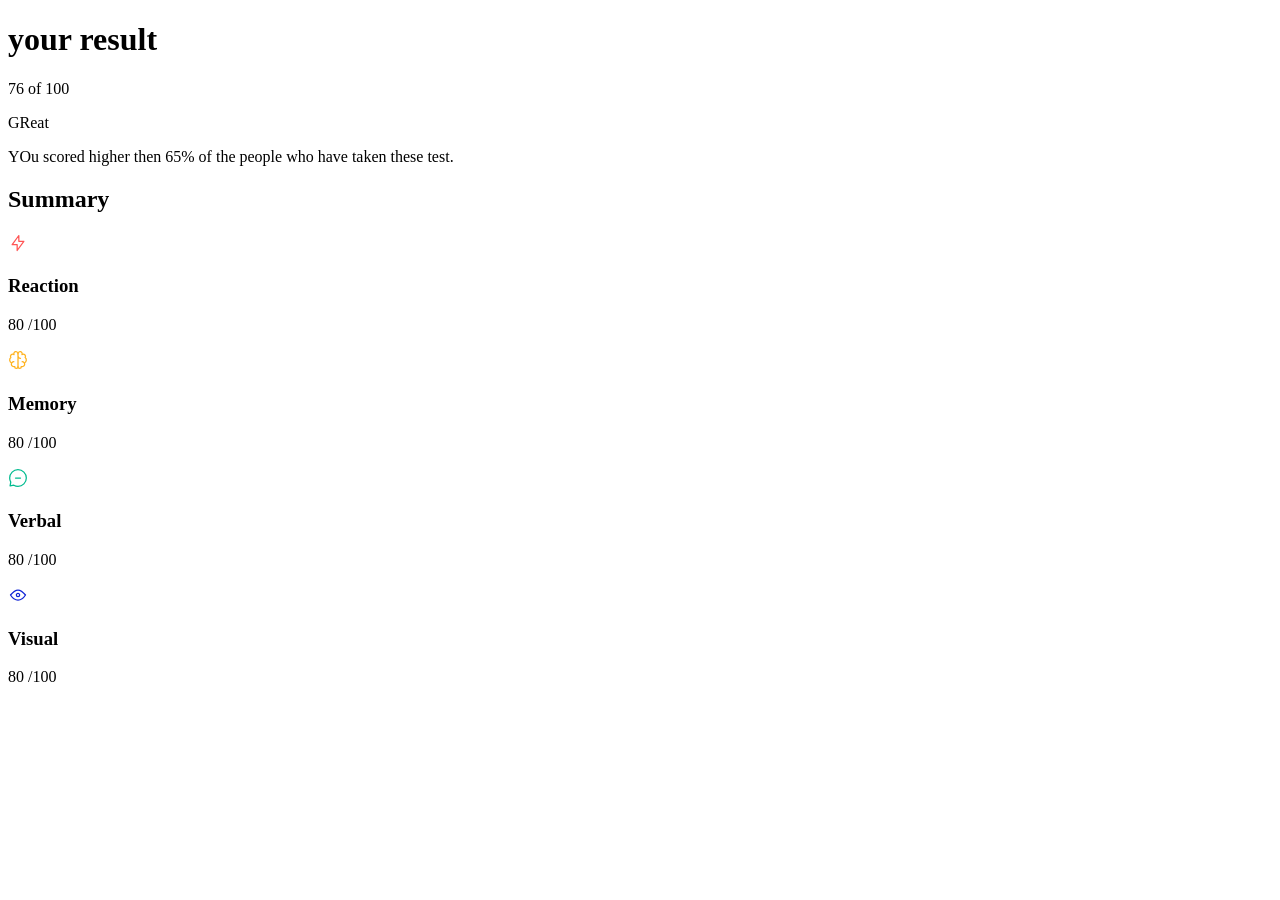
==== Exercise1 /results-summary-component-main/index.html @ 34f24f35 "First changes" ====
<!DOCTYPE html>
<html lang="en">
<head>
  <meta charset="UTF-8">
  <meta name="viewport" content="width=device-width, initial-scale=1.0"> <!-- displays site properly based on user's device -->

  <link rel="icon" type="image/png" sizes="32x32" href="./assets/images/favicon-32x32.png">
  
  <title>Frontend Mentor | Results summary component</title>

</head>
<body>

  <main>
    <!--first table-->
      <div class="results grid-flow"
      data-spacing="large">
        <h1 class="section-title">
          your result
        </h1>

        <p class="result-score">
          <span>76</span> of 100
        </p>

        <div class="grid-flow">
          <p class="result-rank">GReat</p>
          <p>YOu scored higher then 65% of
            the people who have taken these 
            test.
          </p>
        </div>
      </div>
<!--second table-->
      <div class="summary">
        <h2 class="section-title">
          Summary
        </h2>

        <div class="grid-flow">
<!--summary item 1-->
          <div class="summary-item">

            <div class="flex-group">
              <svg xmlns="http://www.w3.org/2000/svg" width="20" height="20" fill="none" viewBox="0 0 20 20"><path stroke="#F55" stroke-linecap="round" stroke-linejoin="round" stroke-width="1.25" d="M10.833 8.333V2.5l-6.666 9.167h5V17.5l6.666-9.167h-5Z"/></svg>
              <h3 class="summary-item-title">Reaction</h3>
            </div>
            <p class="summary-score">
              <span>80</span> /100
            </p>
          </div>
<!--summary item 2-->
          <div class="summary-item">

            <div class="flex-group">
              <svg xmlns="http://www.w3.org/2000/svg" width="20" height="20" fill="none" viewBox="0 0 20 20"><path stroke="#FFB21E" stroke-linecap="round" stroke-linejoin="round" stroke-width="1.25" d="M5.833 11.667a2.5 2.5 0 1 0 .834 4.858"/><path stroke="#FFB21E" stroke-linecap="round" stroke-linejoin="round" stroke-width="1.25" d="M3.553 13.004a3.333 3.333 0 0 1-.728-5.53m.025-.067a2.083 2.083 0 0 1 2.983-2.824m.199.054A2.083 2.083 0 1 1 10 3.75v12.917a1.667 1.667 0 0 1-3.333 0M10 5.833a2.5 2.5 0 0 0 2.5 2.5m1.667 3.334a2.5 2.5 0 1 1-.834 4.858"/><path stroke="#FFB21E" stroke-linecap="round" stroke-linejoin="round" stroke-width="1.25" d="M16.447 13.004a3.334 3.334 0 0 0 .728-5.53m-.025-.067a2.083 2.083 0 0 0-2.983-2.824M10 3.75a2.085 2.085 0 0 1 2.538-2.033 2.084 2.084 0 0 1 1.43 2.92m-.635 12.03a1.667 1.667 0 0 1-3.333 0"/></svg>
              <h3 class="summary-item-title">Memory</h3>
            </div>
            <p class="summary-score">
              <span>80</span> /100
            </p>
          </div>
<!--summary item 3-->
          <div class="summary-item">

            <div class="flex-group">
              <svg xmlns="http://www.w3.org/2000/svg" width="20" height="20" fill="none" viewBox="0 0 20 20"><path stroke="#00BB8F" stroke-linecap="round" stroke-linejoin="round" stroke-width="1.25" d="M7.5 10h5M10 18.333A8.333 8.333 0 1 0 1.667 10c0 1.518.406 2.942 1.115 4.167l-.699 3.75 3.75-.699A8.295 8.295 0 0 0 10 18.333Z"/></svg>
              <h3 class="summary-item-title">Verbal</h3>
            </div>
            <p class="summary-score">
              <span>80</span> /100
            </p>
          </div>
<!--summary item 4-->
          <div class="summary-item">

            <div class="flex-group">
              <svg xmlns="http://www.w3.org/2000/svg" width="20" height="20" fill="none" viewBox="0 0 20 20"><path stroke="#1125D6" stroke-linecap="round" stroke-linejoin="round" stroke-width="1.25" d="M10 11.667a1.667 1.667 0 1 0 0-3.334 1.667 1.667 0 0 0 0 3.334Z"/><path stroke="#1125D6" stroke-linecap="round" stroke-linejoin="round" stroke-width="1.25" d="M17.5 10c-1.574 2.492-4.402 5-7.5 5s-5.926-2.508-7.5-5C4.416 7.632 6.66 5 10 5s5.584 2.632 7.5 5Z"/></svg>
              <h3 class="summary-item-title">Visual</h3>
            </div>
            <p class="summary-score">
              <span>80</span> /100
            </p>
          </div>


        </div>
      </div>


  </main>

</body>
</html>
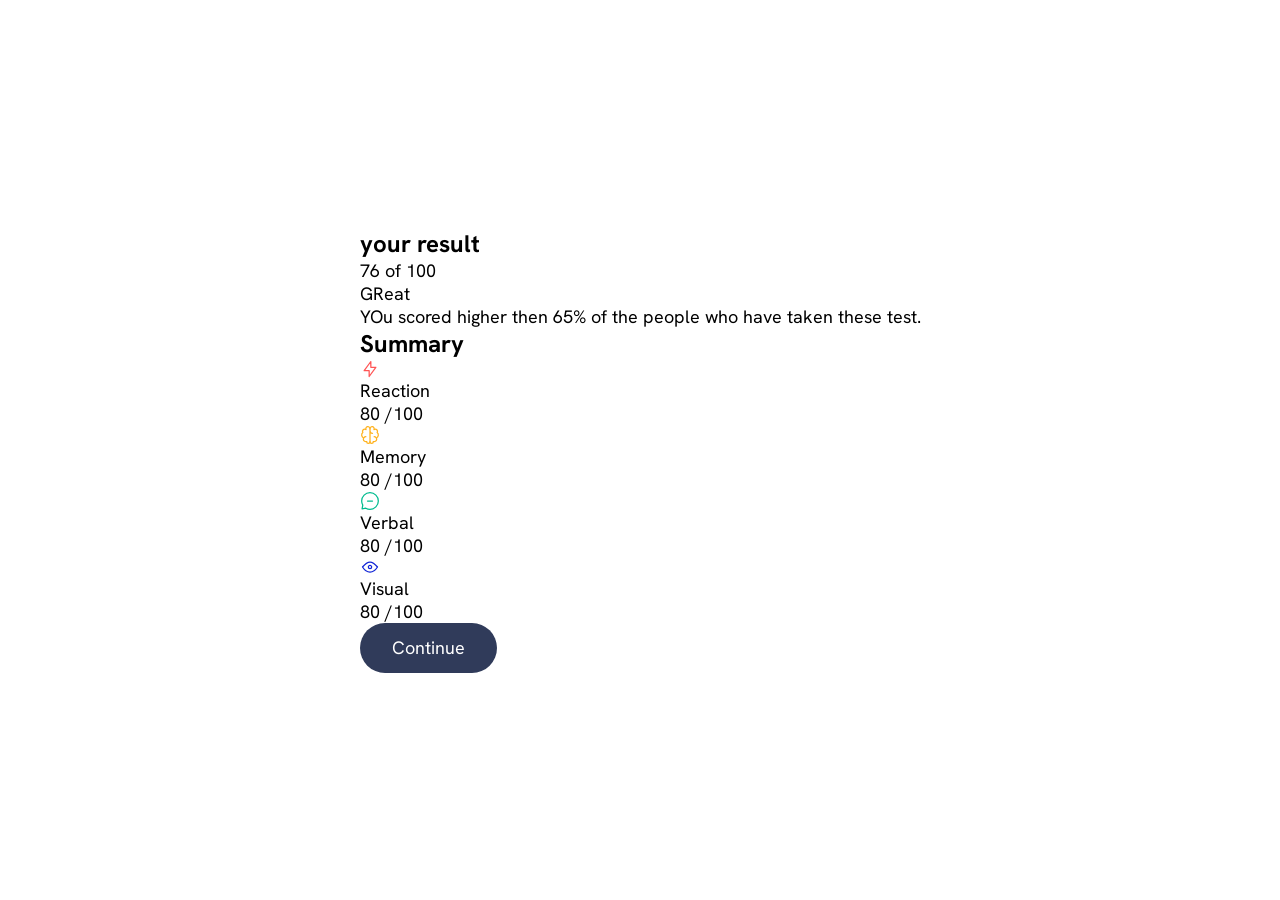
==== commit eddc41b3: "added external css" ====
--- a/Exercise1 /results-summary-component-main/index.html
+++ b/Exercise1 /results-summary-component-main/index.html
@@ -1,94 +1,154 @@
 <!DOCTYPE html>
 <html lang="en">
-<head>
-  <meta charset="UTF-8">
-  <meta name="viewport" content="width=device-width, initial-scale=1.0"> <!-- displays site properly based on user's device -->
+  <head>
+    <meta charset="UTF-8" />
+    <meta name="viewport" content="width=device-width, initial-scale=1.0" />
+    <!-- displays site properly based on user's device -->
 
-  <link rel="icon" type="image/png" sizes="32x32" href="./assets/images/favicon-32x32.png">
-  
-  <title>Frontend Mentor | Results summary component</title>
+    <link
+      rel="icon"
+      type="image/png"
+      sizes="32x32"
+      href="./assets/images/favicon-32x32.png"
+    />
+    <link rel="stylesheet" href="style.css" />
+    <title>Frontend Mentor | Results summary component</title>
+  </head>
+  <body>
+    <main>
+      <div class="result-summary">
+        <!--first table-->
+        <div class="results grid-flow" data-spacing="large">
+          <h1 class="section-title">your result</h1>
 
-</head>
-<body>
+          <p class="result-score"><span>76</span> of 100</p>
 
-  <main>
-    <!--first table-->
-      <div class="results grid-flow"
-      data-spacing="large">
-        <h1 class="section-title">
-          your result
-        </h1>
+          <div class="grid-flow">
+            <p class="result-rank">GReat</p>
+            <p>
+              YOu scored higher then 65% of the people who have taken these
+              test.
+            </p>
+          </div>
+        </div>
+        <!--second table-->
+        <div class="summary">
+          <h2 class="section-title">Summary</h2>
 
-        <p class="result-score">
-          <span>76</span> of 100
-        </p>
-
-        <div class="grid-flow">
-          <p class="result-rank">GReat</p>
-          <p>YOu scored higher then 65% of
-            the people who have taken these 
-            test.
-          </p>
+          <div class="grid-flow">
+            <!--summary item 1-->
+            <div class="summary-item" data-item-type="accent-1">
+              <div class="flex-group">
+                <svg
+                  xmlns="http://www.w3.org/2000/svg"
+                  width="20"
+                  height="20"
+                  fill="none"
+                  viewBox="0 0 20 20"
+                >
+                  <path
+                    stroke="#F55"
+                    stroke-linecap="round"
+                    stroke-linejoin="round"
+                    stroke-width="1.25"
+                    d="M10.833 8.333V2.5l-6.666 9.167h5V17.5l6.666-9.167h-5Z"
+                  />
+                </svg>
+                <h3 class="summary-item-title">Reaction</h3>
+              </div>
+              <p class="summary-score"><span>80</span> /100</p>
+            </div>
+            <!--summary item 2-->
+            <div class="summary-item" data-item-type="accent-2">
+              <div class="flex-group">
+                <svg
+                  xmlns="http://www.w3.org/2000/svg"
+                  width="20"
+                  height="20"
+                  fill="none"
+                  viewBox="0 0 20 20"
+                >
+                  <path
+                    stroke="#FFB21E"
+                    stroke-linecap="round"
+                    stroke-linejoin="round"
+                    stroke-width="1.25"
+                    d="M5.833 11.667a2.5 2.5 0 1 0 .834 4.858"
+                  />
+                  <path
+                    stroke="#FFB21E"
+                    stroke-linecap="round"
+                    stroke-linejoin="round"
+                    stroke-width="1.25"
+                    d="M3.553 13.004a3.333 3.333 0 0 1-.728-5.53m.025-.067a2.083 2.083 0 0 1 2.983-2.824m.199.054A2.083 2.083 0 1 1 10 3.75v12.917a1.667 1.667 0 0 1-3.333 0M10 5.833a2.5 2.5 0 0 0 2.5 2.5m1.667 3.334a2.5 2.5 0 1 1-.834 4.858"
+                  />
+                  <path
+                    stroke="#FFB21E"
+                    stroke-linecap="round"
+                    stroke-linejoin="round"
+                    stroke-width="1.25"
+                    d="M16.447 13.004a3.334 3.334 0 0 0 .728-5.53m-.025-.067a2.083 2.083 0 0 0-2.983-2.824M10 3.75a2.085 2.085 0 0 1 2.538-2.033 2.084 2.084 0 0 1 1.43 2.92m-.635 12.03a1.667 1.667 0 0 1-3.333 0"
+                  />
+                </svg>
+                <h3 class="summary-item-title">Memory</h3>
+              </div>
+              <p class="summary-score"><span>80</span> /100</p>
+            </div>
+            <!--summary item 3-->
+            <div class="summary-item" data-item-type="accent-3">
+              <div class="flex-group">
+                <svg
+                  xmlns="http://www.w3.org/2000/svg"
+                  width="20"
+                  height="20"
+                  fill="none"
+                  viewBox="0 0 20 20"
+                >
+                  <path
+                    stroke="#00BB8F"
+                    stroke-linecap="round"
+                    stroke-linejoin="round"
+                    stroke-width="1.25"
+                    d="M7.5 10h5M10 18.333A8.333 8.333 0 1 0 1.667 10c0 1.518.406 2.942 1.115 4.167l-.699 3.75 3.75-.699A8.295 8.295 0 0 0 10 18.333Z"
+                  />
+                </svg>
+                <h3 class="summary-item-title">Verbal</h3>
+              </div>
+              <p class="summary-score"><span>80</span> /100</p>
+            </div>
+            <!--summary item 4-->
+            <div class="summary-item" data-item-type="accent-4">
+              <div class="flex-group">
+                <svg
+                  xmlns="http://www.w3.org/2000/svg"
+                  width="20"
+                  height="20"
+                  fill="none"
+                  viewBox="0 0 20 20"
+                >
+                  <path
+                    stroke="#1125D6"
+                    stroke-linecap="round"
+                    stroke-linejoin="round"
+                    stroke-width="1.25"
+                    d="M10 11.667a1.667 1.667 0 1 0 0-3.334 1.667 1.667 0 0 0 0 3.334Z"
+                  />
+                  <path
+                    stroke="#1125D6"
+                    stroke-linecap="round"
+                    stroke-linejoin="round"
+                    stroke-width="1.25"
+                    d="M17.5 10c-1.574 2.492-4.402 5-7.5 5s-5.926-2.508-7.5-5C4.416 7.632 6.66 5 10 5s5.584 2.632 7.5 5Z"
+                  />
+                </svg>
+                <h3 class="summary-item-title">Visual</h3>
+              </div>
+              <p class="summary-score"><span>80</span> /100</p>
+            </div>
+            <button class="button">Continue</button>
+          </div>
         </div>
       </div>
-<!--second table-->
-      <div class="summary">
-        <h2 class="section-title">
-          Summary
-        </h2>
-
-        <div class="grid-flow">
-<!--summary item 1-->
-          <div class="summary-item">
-
-            <div class="flex-group">
-              <svg xmlns="http://www.w3.org/2000/svg" width="20" height="20" fill="none" viewBox="0 0 20 20"><path stroke="#F55" stroke-linecap="round" stroke-linejoin="round" stroke-width="1.25" d="M10.833 8.333V2.5l-6.666 9.167h5V17.5l6.666-9.167h-5Z"/></svg>
-              <h3 class="summary-item-title">Reaction</h3>
-            </div>
-            <p class="summary-score">
-              <span>80</span> /100
-            </p>
-          </div>
-<!--summary item 2-->
-          <div class="summary-item">
-
-            <div class="flex-group">
-              <svg xmlns="http://www.w3.org/2000/svg" width="20" height="20" fill="none" viewBox="0 0 20 20"><path stroke="#FFB21E" stroke-linecap="round" stroke-linejoin="round" stroke-width="1.25" d="M5.833 11.667a2.5 2.5 0 1 0 .834 4.858"/><path stroke="#FFB21E" stroke-linecap="round" stroke-linejoin="round" stroke-width="1.25" d="M3.553 13.004a3.333 3.333 0 0 1-.728-5.53m.025-.067a2.083 2.083 0 0 1 2.983-2.824m.199.054A2.083 2.083 0 1 1 10 3.75v12.917a1.667 1.667 0 0 1-3.333 0M10 5.833a2.5 2.5 0 0 0 2.5 2.5m1.667 3.334a2.5 2.5 0 1 1-.834 4.858"/><path stroke="#FFB21E" stroke-linecap="round" stroke-linejoin="round" stroke-width="1.25" d="M16.447 13.004a3.334 3.334 0 0 0 .728-5.53m-.025-.067a2.083 2.083 0 0 0-2.983-2.824M10 3.75a2.085 2.085 0 0 1 2.538-2.033 2.084 2.084 0 0 1 1.43 2.92m-.635 12.03a1.667 1.667 0 0 1-3.333 0"/></svg>
-              <h3 class="summary-item-title">Memory</h3>
-            </div>
-            <p class="summary-score">
-              <span>80</span> /100
-            </p>
-          </div>
-<!--summary item 3-->
-          <div class="summary-item">
-
-            <div class="flex-group">
-              <svg xmlns="http://www.w3.org/2000/svg" width="20" height="20" fill="none" viewBox="0 0 20 20"><path stroke="#00BB8F" stroke-linecap="round" stroke-linejoin="round" stroke-width="1.25" d="M7.5 10h5M10 18.333A8.333 8.333 0 1 0 1.667 10c0 1.518.406 2.942 1.115 4.167l-.699 3.75 3.75-.699A8.295 8.295 0 0 0 10 18.333Z"/></svg>
-              <h3 class="summary-item-title">Verbal</h3>
-            </div>
-            <p class="summary-score">
-              <span>80</span> /100
-            </p>
-          </div>
-<!--summary item 4-->
-          <div class="summary-item">
-
-            <div class="flex-group">
-              <svg xmlns="http://www.w3.org/2000/svg" width="20" height="20" fill="none" viewBox="0 0 20 20"><path stroke="#1125D6" stroke-linecap="round" stroke-linejoin="round" stroke-width="1.25" d="M10 11.667a1.667 1.667 0 1 0 0-3.334 1.667 1.667 0 0 0 0 3.334Z"/><path stroke="#1125D6" stroke-linecap="round" stroke-linejoin="round" stroke-width="1.25" d="M17.5 10c-1.574 2.492-4.402 5-7.5 5s-5.926-2.508-7.5-5C4.416 7.632 6.66 5 10 5s5.584 2.632 7.5 5Z"/></svg>
-              <h3 class="summary-item-title">Visual</h3>
-            </div>
-            <p class="summary-score">
-              <span>80</span> /100
-            </p>
-          </div>
-
-
-        </div>
-      </div>
-
-
-  </main>
-
-</body>
-</html>+    </main>
+  </body>
+</html>
--- a/Exercise1 /results-summary-component-main/style.css
+++ b/Exercise1 /results-summary-component-main/style.css
@@ -0,0 +1,92 @@
+/*colors + fonts */
+
+@font-face {
+    font-family: 'HankenGrotesk';
+    src: url(assets/fonts/HankenGrotesk-VariableFont_wght.ttf)
+    format('truetype');
+    font-display: swap;
+    font-weight: 100 900;
+}
+
+:root {
+    --primary-color-1:hsl(0, 100%, 67%,);
+    --primary-color-2:hsl(39, 100%, 56%);
+    --primary-color-3:hsl(166, 100%, 37%);
+    --primary-color-4:hsl(234, 85%, 45%);
+
+    --gradient-primary-1: linear-gradient(hsl(252, 100%, 67%),hsl(241, 81%, 54%));
+    --gradient-primary-2: linear-gradient(hsla(256, 72%, 46%, 1),hsla(241, 72%, 46%, 0));
+
+    --neutral-color-1: hsl(0, 0%, 100%);
+    --neutral-color-2: hsl(221, 100%, 96%);
+    --neutral-color-3: hsl(241, 100%, 89%);
+    --neutral-color-4: hsl(224, 30%, 27%);
+
+    --font-family-default: 'HankenGrotesk';
+
+    --fw-regular: 500;
+    --fw-bold: 700;
+    --fw-black: 800;
+
+    --fs-400: 1.125rem;
+    --fs-500: 1.25rem;
+    --fs-600: 1.5rem;
+    --fs-700: 1.75rem;
+    --fs-800: 2rem;
+    --fs-900: 5rem;
+}
+
+/*reset*/
+
+*,
+*::before,
+*::after {
+    box-sizing: border-box;
+}
+
+* {
+    margin: 0;
+    font: inherit;
+}
+
+img,
+svg {
+    display: block;
+    max-width: 100%;
+}
+
+/*start*/
+
+body {
+    font-family: var(--font-family-default);
+    font-size: var(--fs-400);
+}
+
+
+@media (min-width: 600px) {
+    body {
+        min-height: 100vh;
+        display: grid;
+        place-items: center;
+    }
+}
+
+.section-title {
+    font-weight: var(--fw-bold);
+    font-size: var(--fs-600);
+} 
+
+.button {
+    background-color: var(--neutral-color-4);
+    color: var(--neutral-color-1);
+    border-radius: 100vw;
+    line-height: 1;
+    padding: 1rem 2rem;
+    border: 0;
+    cursor: pointer;
+}
+
+.button:hover,
+.button:focus-visible {
+    background: var(--gradient-primary-1);
+}
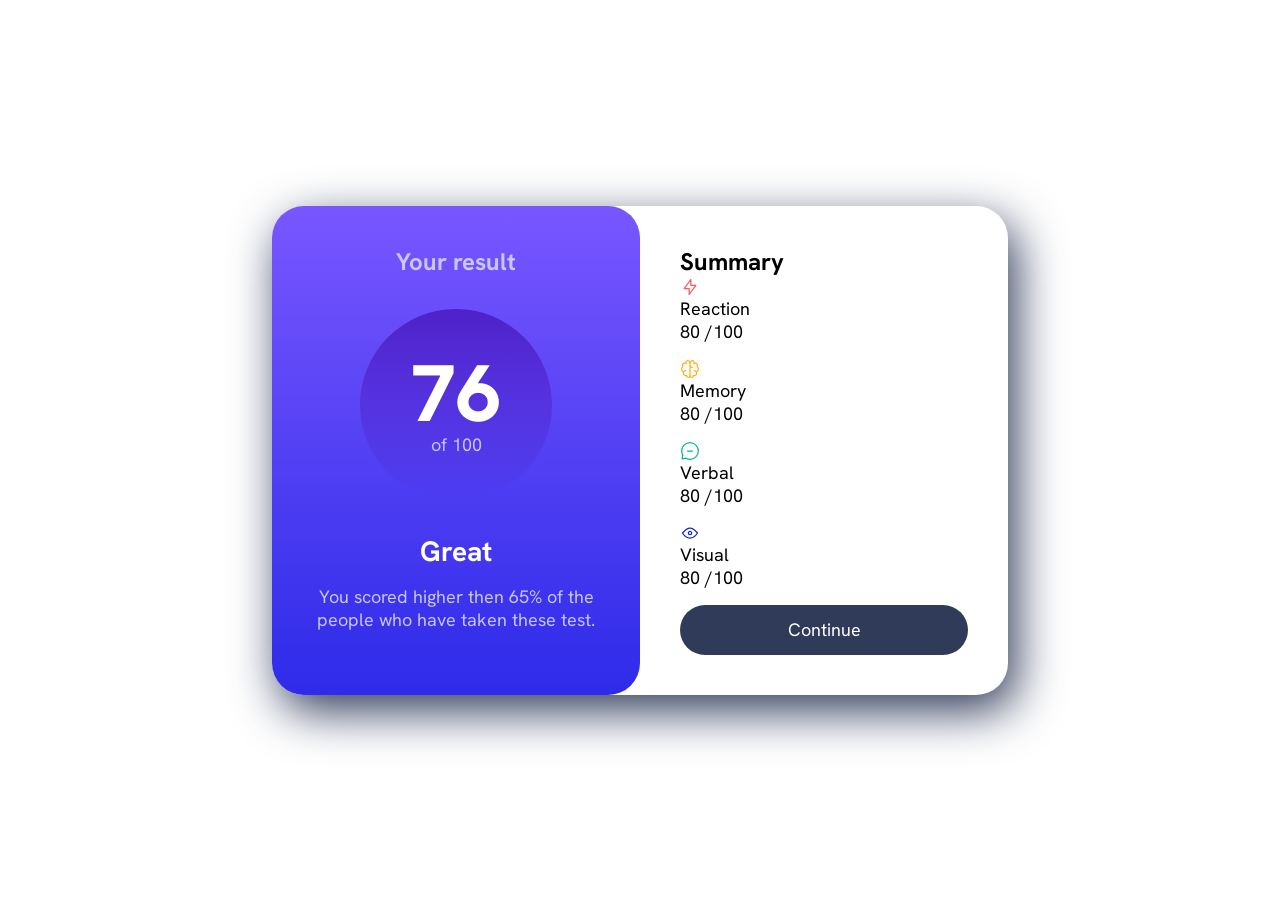
==== commit a32319c9: "added grid layout" ====
--- a/Exercise1 /results-summary-component-main/index.html
+++ b/Exercise1 /results-summary-component-main/index.html
@@ -19,14 +19,14 @@
       <div class="result-summary">
         <!--first table-->
         <div class="results grid-flow" data-spacing="large">
-          <h1 class="section-title">your result</h1>
+          <h1 class="section-title">Your result</h1>
 
           <p class="result-score"><span>76</span> of 100</p>
 
           <div class="grid-flow">
-            <p class="result-rank">GReat</p>
+            <p class="result-rank">Great</p>
             <p>
-              YOu scored higher then 65% of the people who have taken these
+              You scored higher then 65% of the people who have taken these
               test.
             </p>
           </div>
--- a/Exercise1 /results-summary-component-main/style.css
+++ b/Exercise1 /results-summary-component-main/style.css
@@ -1,39 +1,44 @@
 /*colors + fonts */
 
 @font-face {
-    font-family: 'HankenGrotesk';
-    src: url(assets/fonts/HankenGrotesk-VariableFont_wght.ttf)
-    format('truetype');
-    font-display: swap;
-    font-weight: 100 900;
+  font-family: "HankenGrotesk";
+  src: url(assets/fonts/HankenGrotesk-VariableFont_wght.ttf) format("truetype");
+  font-display: swap;
+  font-weight: 100 900;
 }
 
 :root {
-    --primary-color-1:hsl(0, 100%, 67%,);
-    --primary-color-2:hsl(39, 100%, 56%);
-    --primary-color-3:hsl(166, 100%, 37%);
-    --primary-color-4:hsl(234, 85%, 45%);
+  --primary-color-1: hsl(0, 100%, 67%);
+  --primary-color-2: hsl(39, 100%, 56%);
+  --primary-color-3: hsl(166, 100%, 37%);
+  --primary-color-4: hsl(234, 85%, 45%);
 
-    --gradient-primary-1: linear-gradient(hsl(252, 100%, 67%),hsl(241, 81%, 54%));
-    --gradient-primary-2: linear-gradient(hsla(256, 72%, 46%, 1),hsla(241, 72%, 46%, 0));
+  --gradient-primary-1: linear-gradient(
+    hsl(252, 100%, 67%),
+    hsl(241, 81%, 54%)
+  );
+  --gradient-primary-2: linear-gradient(
+    hsla(256, 72%, 46%, 1),
+    hsla(241, 72%, 46%, 0)
+  );
 
-    --neutral-color-1: hsl(0, 0%, 100%);
-    --neutral-color-2: hsl(221, 100%, 96%);
-    --neutral-color-3: hsl(241, 100%, 89%);
-    --neutral-color-4: hsl(224, 30%, 27%);
+  --neutral-color-1: hsl(0, 0%, 100%);
+  --neutral-color-2: hsl(221, 100%, 96%);
+  --neutral-color-3: hsl(241, 100%, 89%);
+  --neutral-color-4: hsl(224, 30%, 27%);
 
-    --font-family-default: 'HankenGrotesk';
+  --font-family-default: "HankenGrotesk";
 
-    --fw-regular: 500;
-    --fw-bold: 700;
-    --fw-black: 800;
+  --fw-regular: 500;
+  --fw-bold: 700;
+  --fw-black: 800;
 
-    --fs-400: 1.125rem;
-    --fs-500: 1.25rem;
-    --fs-600: 1.5rem;
-    --fs-700: 1.75rem;
-    --fs-800: 2rem;
-    --fs-900: 5rem;
+  --fs-400: 1.125rem;
+  --fs-500: 1.25rem;
+  --fs-600: 1.5rem;
+  --fs-700: 1.75rem;
+  --fs-800: 2rem;
+  --fs-900: 5rem;
 }
 
 /*reset*/
@@ -41,52 +46,123 @@
 *,
 *::before,
 *::after {
-    box-sizing: border-box;
+  box-sizing: border-box;
 }
 
 * {
-    margin: 0;
-    font: inherit;
+  margin: 0;
+  font: inherit;
 }
 
 img,
 svg {
-    display: block;
-    max-width: 100%;
+  display: block;
+  max-width: 100%;
 }
 
 /*start*/
 
 body {
-    font-family: var(--font-family-default);
-    font-size: var(--fs-400);
+  font-family: var(--font-family-default);
+  font-size: var(--fs-400);
 }
 
-
 @media (min-width: 600px) {
-    body {
-        min-height: 100vh;
-        display: grid;
-        place-items: center;
-    }
+  body {
+    min-height: 100vh;
+    display: grid;
+    place-items: center;
+  }
 }
 
 .section-title {
-    font-weight: var(--fw-bold);
-    font-size: var(--fs-600);
-} 
+  font-weight: var(--fw-bold);
+  font-size: var(--fs-600);
+}
 
 .button {
-    background-color: var(--neutral-color-4);
-    color: var(--neutral-color-1);
-    border-radius: 100vw;
-    line-height: 1;
-    padding: 1rem 2rem;
-    border: 0;
-    cursor: pointer;
+  background-color: var(--neutral-color-4);
+  color: var(--neutral-color-1);
+  border-radius: 100vw;
+  line-height: 1;
+  padding: 1rem 2rem;
+  border: 0;
+  cursor: pointer;
 }
 
 .button:hover,
 .button:focus-visible {
-    background: var(--gradient-primary-1);
+  background: var(--gradient-primary-1);
+}
+
+.result-summary {
+  --border-radius: 2rem;
+  --padding: 2.5rem;
+
+  max-width: 46rem;
+  display: grid;
+}
+
+.results,
+.summary {
+  padding: var(--padding);
+}
+
+/*mobile*/
+
+@media (min-width: 600px) {
+  .result-summary {
+    margin-inline: 1rem;
+    grid-template-columns: 1fr 1fr;
+    border-radius: var(--border-radius);
+    box-shadow: 0.5rem 1rem 3rem var(--neutral-color-4);
+  }
+}
+
+.results {
+  background: var(--gradient-primary-1);
+  color: var(--neutral-color-3);
+  text-align: center;
+  border-radius: 0 0 var(--border-radius) var(--border-radius);
+}
+
+@media (min-width: 600px) {
+  .results {
+    border-radius: var(--border-radius);
+  }
+}
+
+.grid-flow {
+    display: grid;
+    align-content: start;
+    gap: 1rem;
+}
+
+
+.grid-flow[data-spacing="large"] {
+    gap: 2rem;
+}
+
+.result-score {
+    display: grid;
+    place-content: center;
+    width: 12rem;
+    margin-inline: auto;
+    border-radius: 50%;
+    background: var(--gradient-primary-2);
+    aspect-ratio: 1/1;
+}
+
+.result-score span {
+    display: block;
+    font-size: var(--fs-900);
+    font-weight: var(--fw-black);
+    line-height: 1;
+    color: var(--neutral-color-1)
+}
+
+.result-rank {
+    color: var(--neutral-color-1);
+    font-size: var(--fs-700);
+    font-weight: var(--fw-bold);
 }
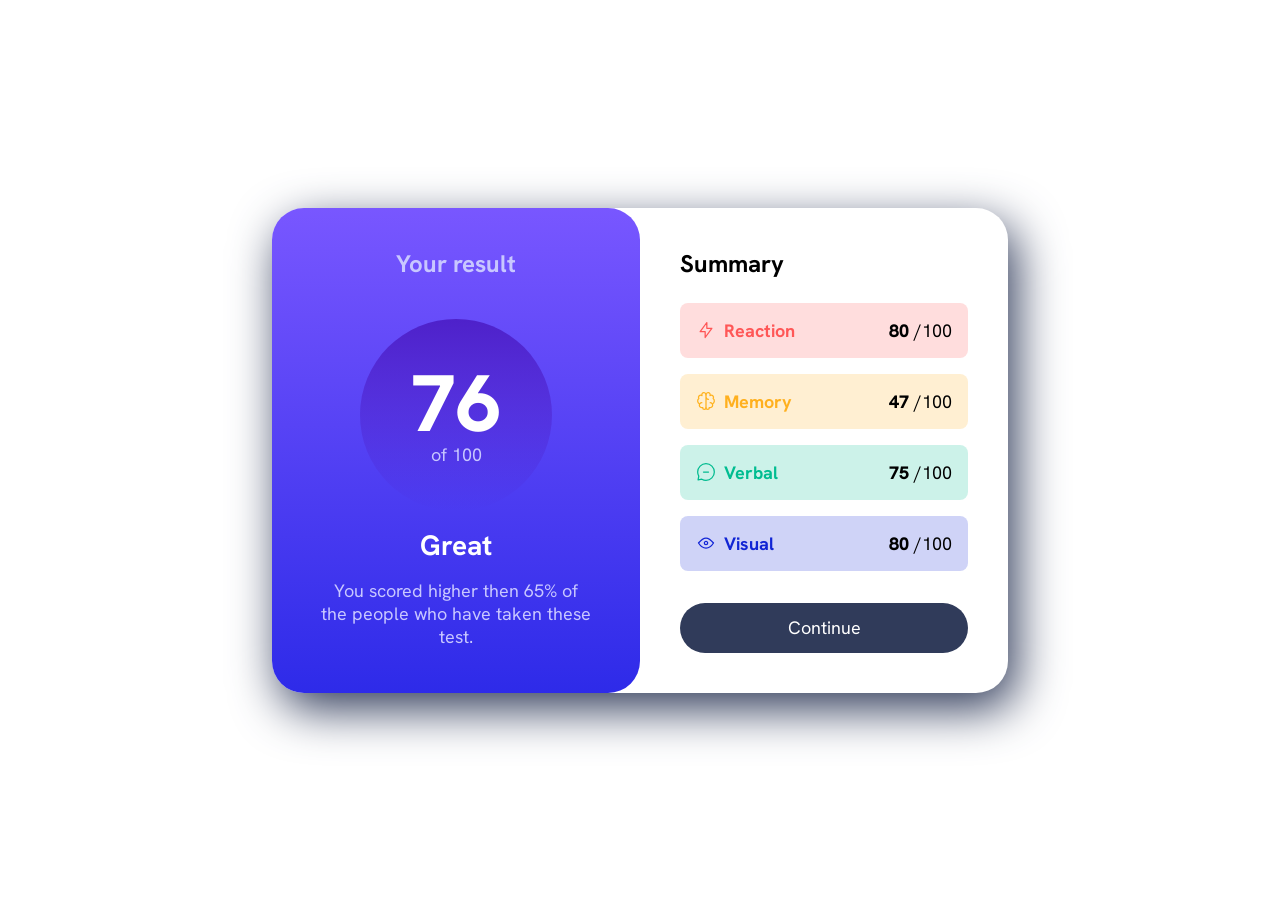
==== commit 0ce88054: "FInal edit" ====
--- a/Exercise1 /results-summary-component-main/index.html
+++ b/Exercise1 /results-summary-component-main/index.html
@@ -54,7 +54,7 @@
                     d="M10.833 8.333V2.5l-6.666 9.167h5V17.5l6.666-9.167h-5Z"
                   />
                 </svg>
-                <h3 class="summary-item-title">Reaction</h3>
+                <h3 class="summary-item-title" data-item-type="accent-1">Reaction</h3>
               </div>
               <p class="summary-score"><span>80</span> /100</p>
             </div>
@@ -90,9 +90,9 @@
                     d="M16.447 13.004a3.334 3.334 0 0 0 .728-5.53m-.025-.067a2.083 2.083 0 0 0-2.983-2.824M10 3.75a2.085 2.085 0 0 1 2.538-2.033 2.084 2.084 0 0 1 1.43 2.92m-.635 12.03a1.667 1.667 0 0 1-3.333 0"
                   />
                 </svg>
-                <h3 class="summary-item-title">Memory</h3>
+                <h3 class="summary-item-title" data-item-type="accent-2">Memory</h3>
               </div>
-              <p class="summary-score"><span>80</span> /100</p>
+              <p class="summary-score"><span>47</span> /100</p>
             </div>
             <!--summary item 3-->
             <div class="summary-item" data-item-type="accent-3">
@@ -112,9 +112,9 @@
                     d="M7.5 10h5M10 18.333A8.333 8.333 0 1 0 1.667 10c0 1.518.406 2.942 1.115 4.167l-.699 3.75 3.75-.699A8.295 8.295 0 0 0 10 18.333Z"
                   />
                 </svg>
-                <h3 class="summary-item-title">Verbal</h3>
+                <h3 class="summary-item-title"  data-item-type="accent-3">Verbal</h3>
               </div>
-              <p class="summary-score"><span>80</span> /100</p>
+              <p class="summary-score"><span>75</span> /100</p>
             </div>
             <!--summary item 4-->
             <div class="summary-item" data-item-type="accent-4">
@@ -141,7 +141,7 @@
                     d="M17.5 10c-1.574 2.492-4.402 5-7.5 5s-5.926-2.508-7.5-5C4.416 7.632 6.66 5 10 5s5.584 2.632 7.5 5Z"
                   />
                 </svg>
-                <h3 class="summary-item-title">Visual</h3>
+                <h3 class="summary-item-title"  data-item-type="accent-4">Visual</h3>
               </div>
               <p class="summary-score"><span>80</span> /100</p>
             </div>
--- a/Exercise1 /results-summary-component-main/style.css
+++ b/Exercise1 /results-summary-component-main/style.css
@@ -39,6 +39,11 @@
   --fs-700: 1.75rem;
   --fs-800: 2rem;
   --fs-900: 5rem;
+
+  --clr-accent-1: rgba(255, 87, 87, 0.2);
+  --clr-accent-2: hsl(39, 100%, 56%, 0.2);
+  --clr-accent-3: hsl(166, 100%, 37%, 0.2);
+  --clr-accent-4: hsl(234, 85%, 45%, 0.2);
 }
 
 /*reset*/
@@ -78,6 +83,7 @@
 .section-title {
   font-weight: var(--fw-bold);
   font-size: var(--fs-600);
+  padding-bottom: 1.5rem;
 }
 
 .button {
@@ -86,6 +92,7 @@
   border-radius: 100vw;
   line-height: 1;
   padding: 1rem 2rem;
+  margin-top: 1rem;
   border: 0;
   cursor: pointer;
 }
@@ -108,7 +115,7 @@
   padding: var(--padding);
 }
 
-/*mobile*/
+
 
 @media (min-width: 600px) {
   .result-summary {
@@ -124,6 +131,8 @@
   color: var(--neutral-color-3);
   text-align: center;
   border-radius: 0 0 var(--border-radius) var(--border-radius);
+  padding-left: 3rem;
+  padding-right: 3rem;
 }
 
 @media (min-width: 600px) {
@@ -132,37 +141,94 @@
   }
 }
 
+.flex-group {
+  display: flex;
+  align-items: center;
+  gap: 0.5rem;
+  flex-wrap: wrap;
+}
+
 .grid-flow {
-    display: grid;
-    align-content: start;
-    gap: 1rem;
-}
-
+  display: grid;
+  align-content: start;
+  gap: 1rem;
+}
 
 .grid-flow[data-spacing="large"] {
-    gap: 2rem;
+  gap: 1rem;
 }
 
 .result-score {
-    display: grid;
-    place-content: center;
-    width: 12rem;
-    margin-inline: auto;
-    border-radius: 50%;
-    background: var(--gradient-primary-2);
-    aspect-ratio: 1/1;
+  display: grid;
+  place-content: center;
+  width: 12rem;
+  margin-inline: auto;
+  border-radius: 50%;
+  background: var(--gradient-primary-2);
+  aspect-ratio: 1/1;
 }
 
 .result-score span {
-    display: block;
-    font-size: var(--fs-900);
-    font-weight: var(--fw-black);
-    line-height: 1;
-    color: var(--neutral-color-1)
+  display: block;
+  font-size: var(--fs-900);
+  font-weight: var(--fw-black);
+  line-height: 1;
+  color: var(--neutral-color-1);
 }
 
 .result-rank {
-    color: var(--neutral-color-1);
-    font-size: var(--fs-700);
-    font-weight: var(--fw-bold);
-}+  color: var(--neutral-color-1);
+  font-size: var(--fs-700);
+  font-weight: var(--fw-bold);
+}
+
+.summary-item {
+  display: flex;
+  justify-content: space-between;
+  align-items: center;
+  border-radius: 0.5rem;
+  padding: 1rem;
+}
+
+.summary-item[data-item-type="accent-1"] {
+  background-color: var(--clr-accent-1);
+}
+
+.summary-item[data-item-type="accent-2"] {
+  background-color: var(--clr-accent-2);
+}
+
+.summary-item[data-item-type="accent-3"] {
+  background-color: var(--clr-accent-3);
+}
+
+.summary-item[data-item-type="accent-4"] {
+  background-color: var(--clr-accent-4);
+}
+
+
+.summary-item-title[data-item-type="accent-1"] {
+  color: var(--primary-color-1);
+  font-weight: var(--fw-bold);
+}
+
+.summary-item-title[data-item-type="accent-2"] {
+  color: var(--primary-color-2);
+  font-weight: var(--fw-bold);
+}
+
+
+.summary-item-title[data-item-type="accent-3"] {
+  color: var(--primary-color-3);
+  font-weight: var(--fw-bold);
+}
+
+.summary-item-title[data-item-type="accent-4"] {
+  color: var(--primary-color-4);
+  font-weight: var(--fw-bold);
+}
+
+.summary-score span {
+font-weight: var(--fw-black);
+}
+
